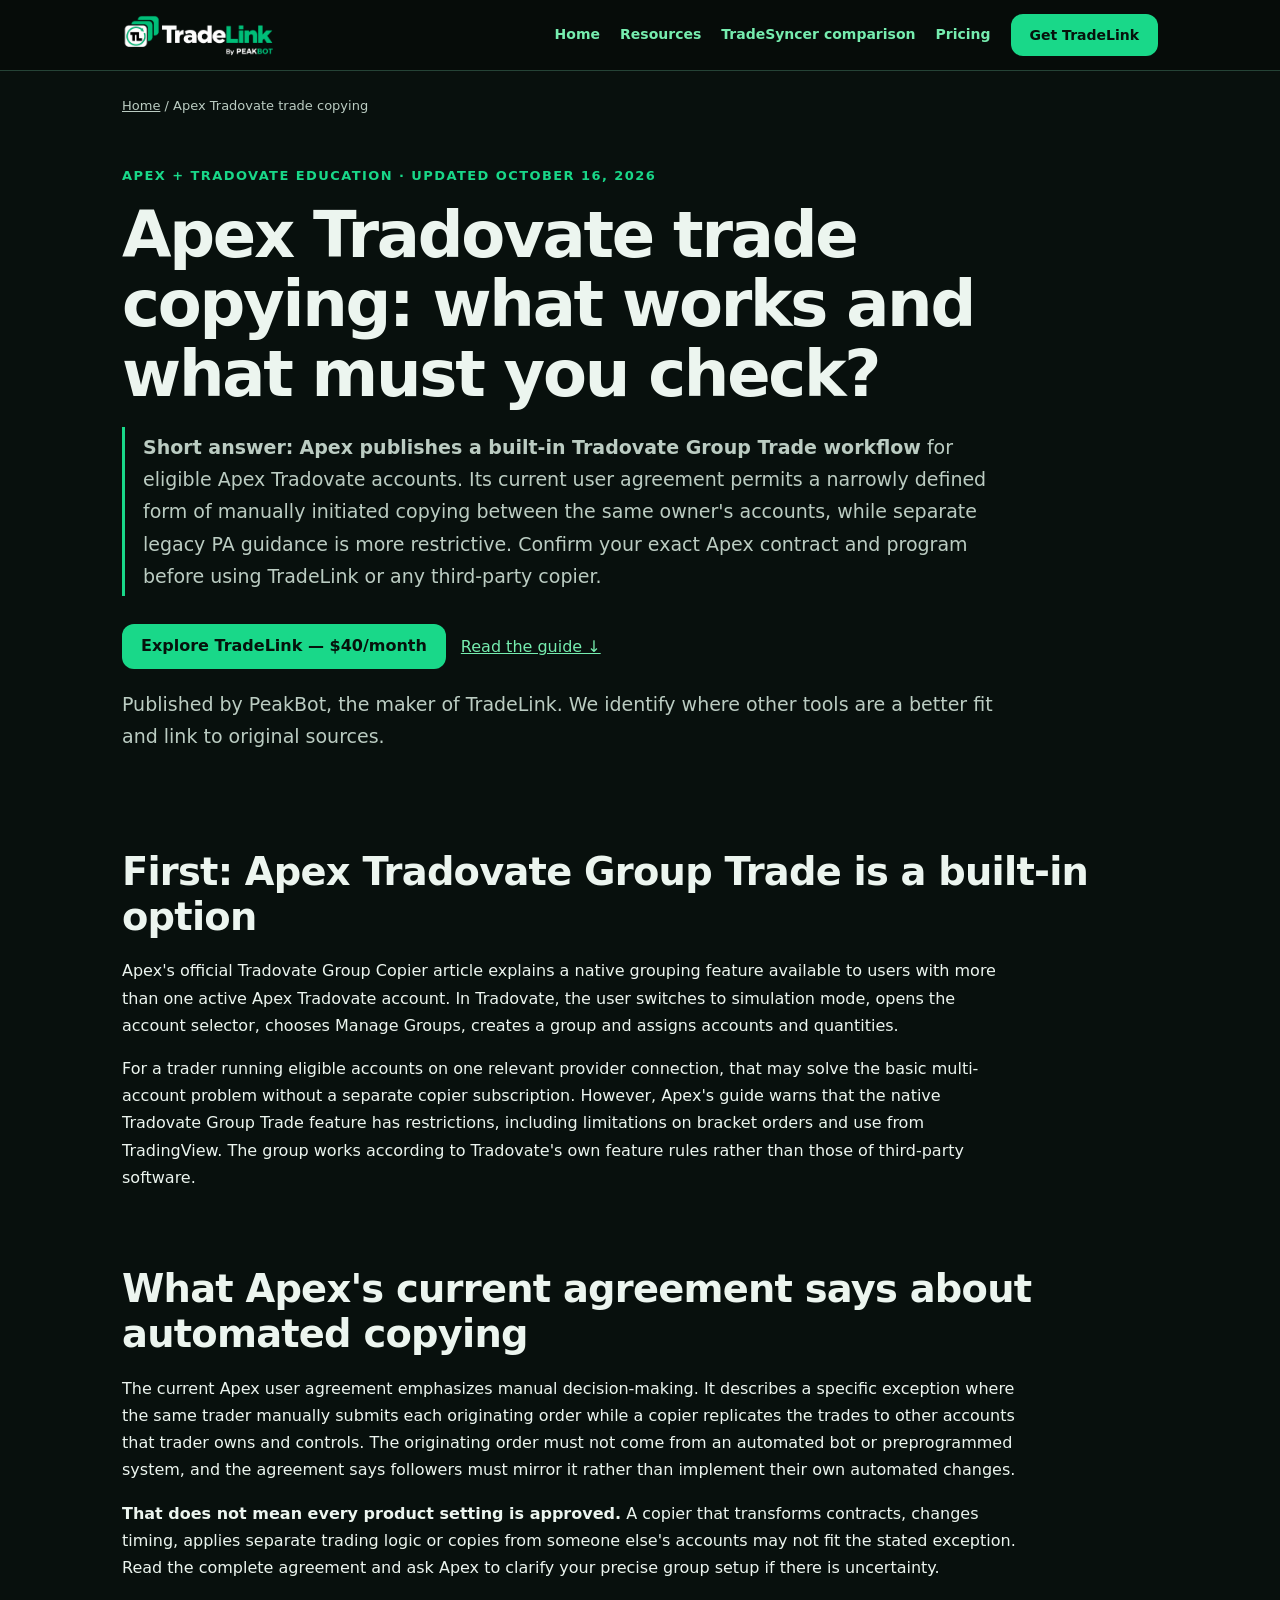
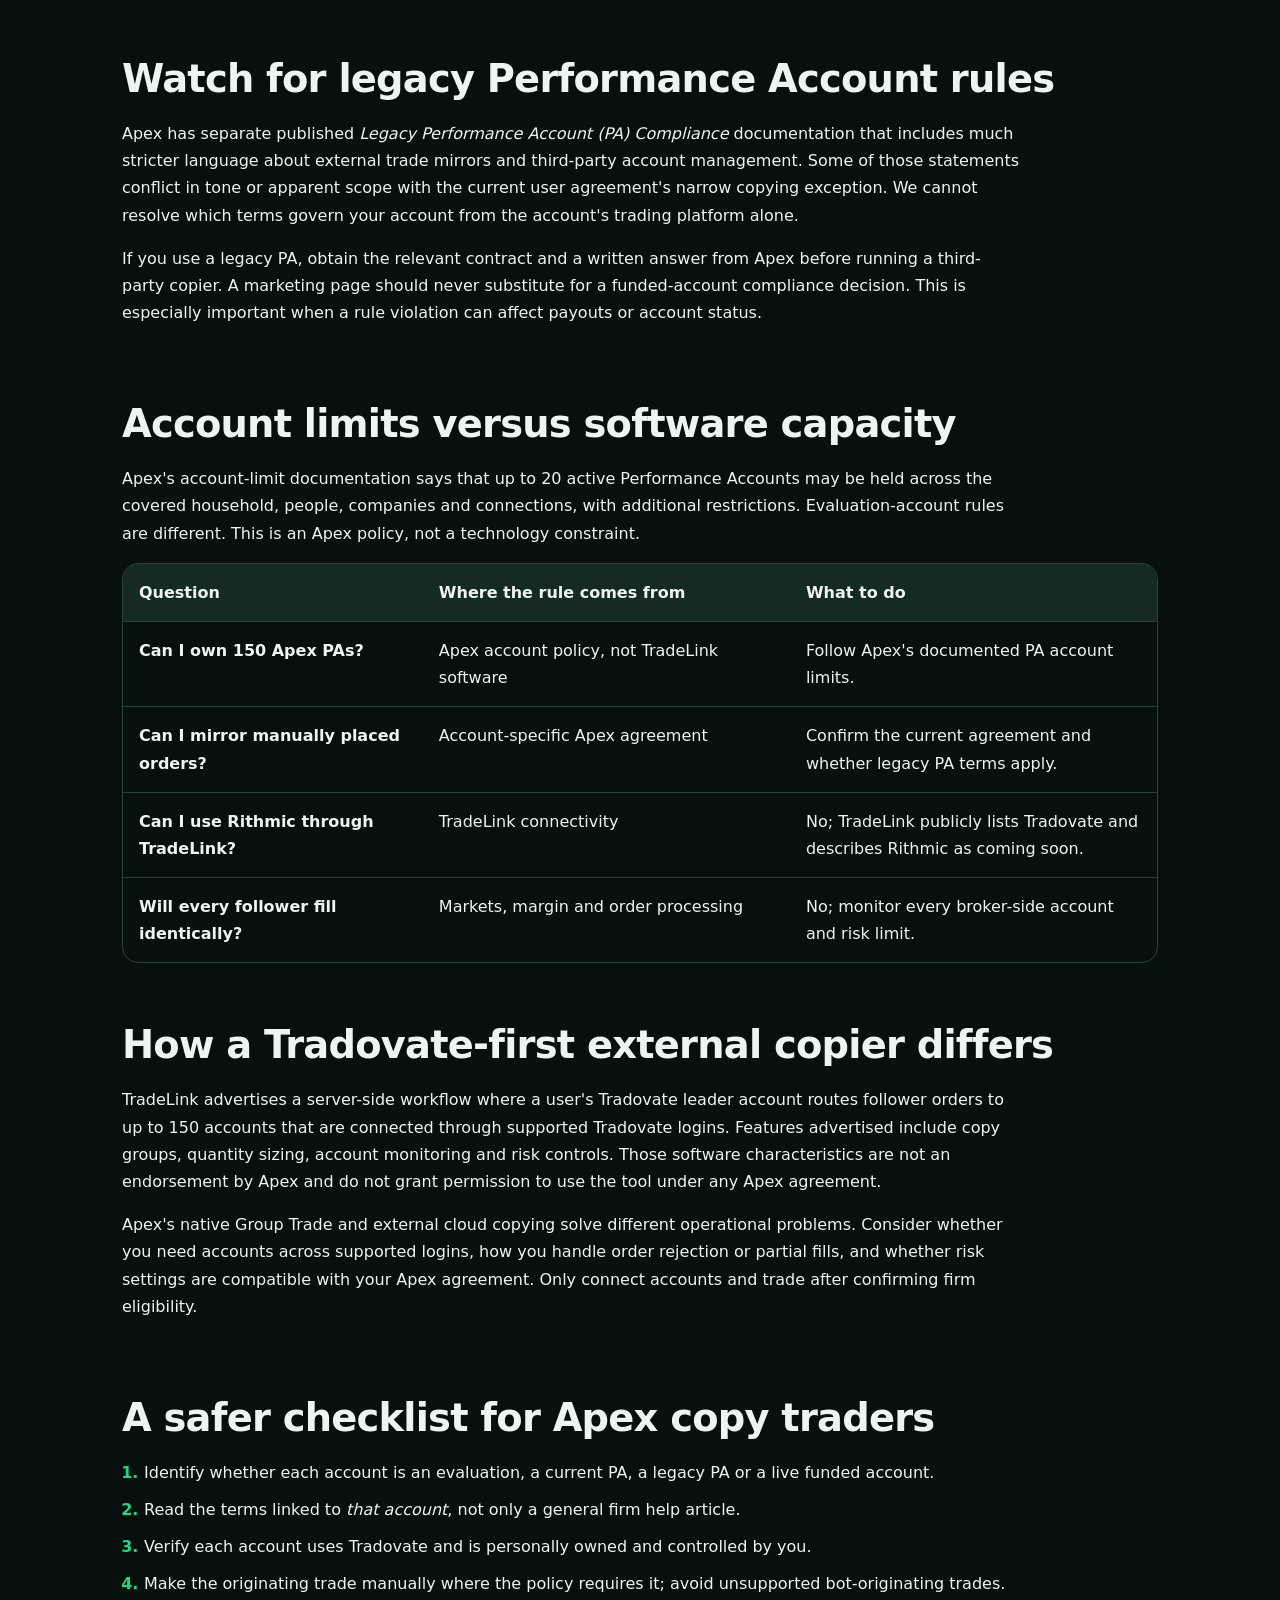
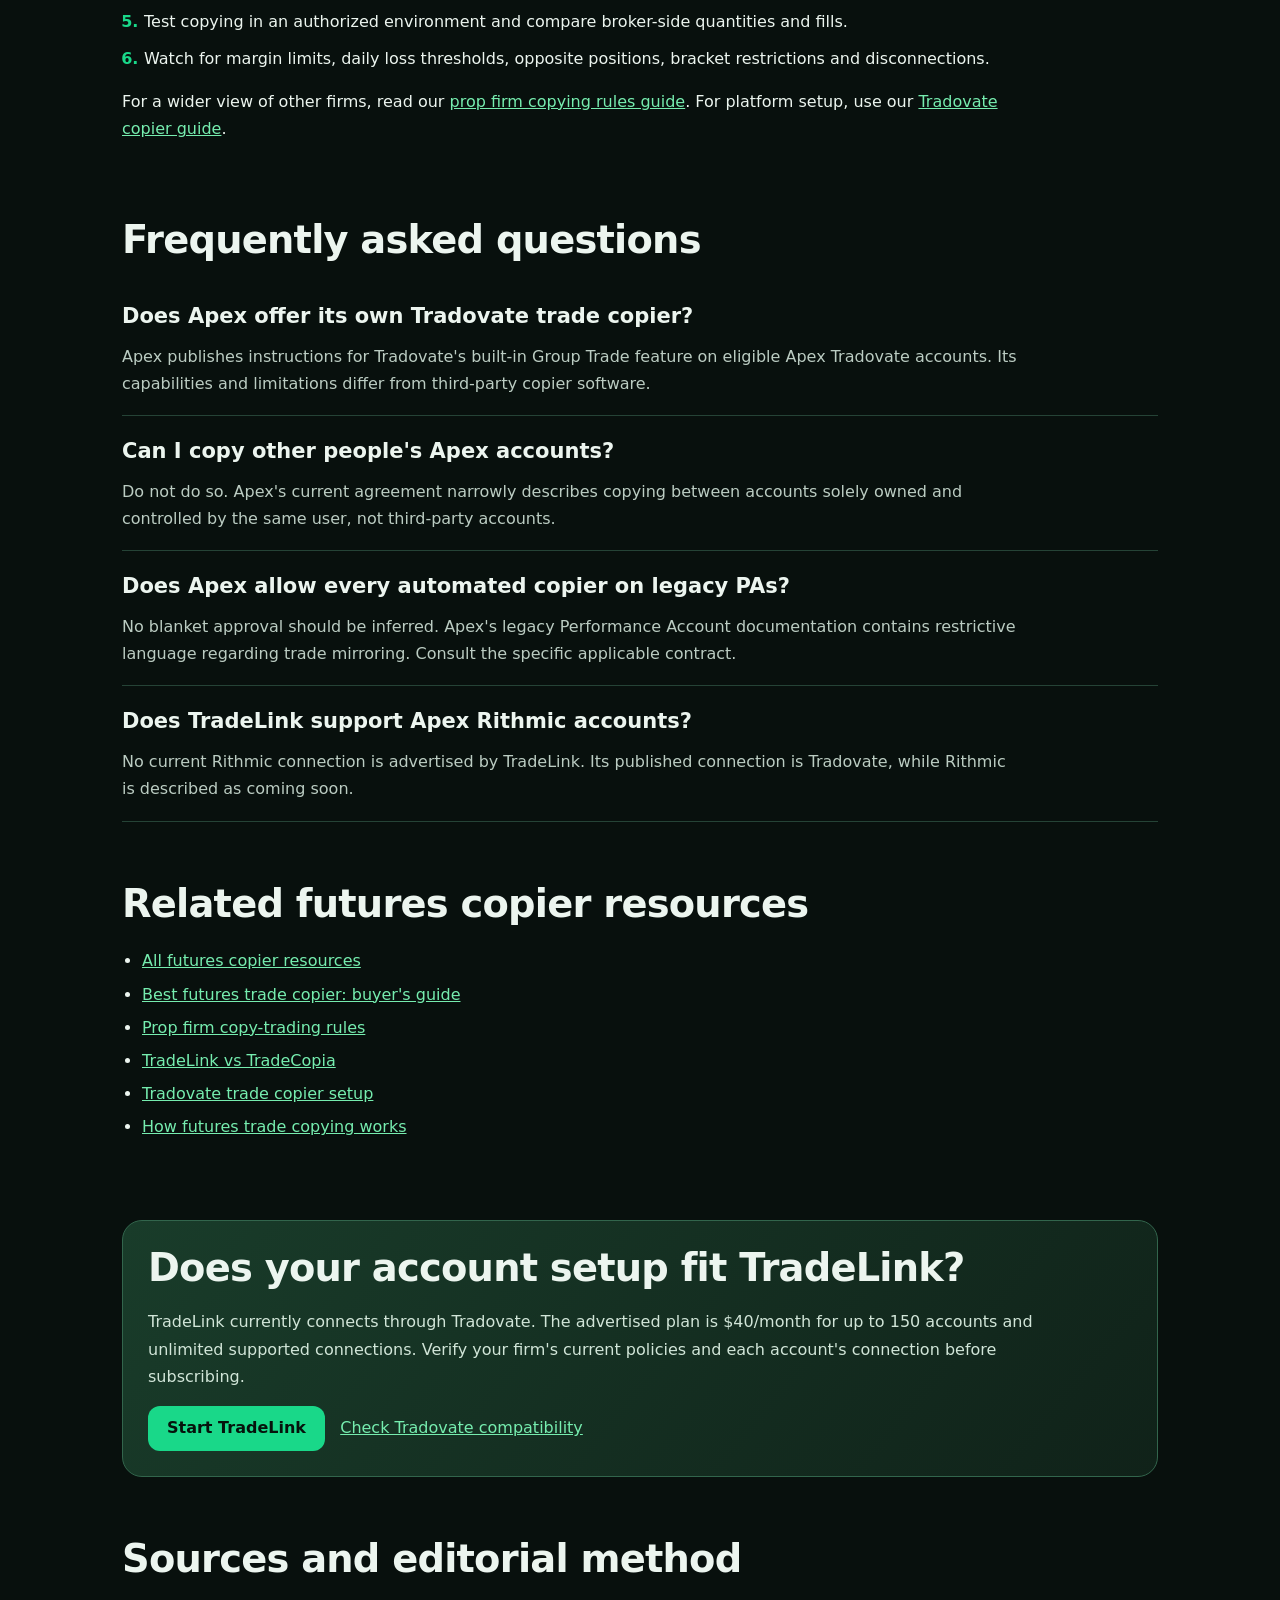
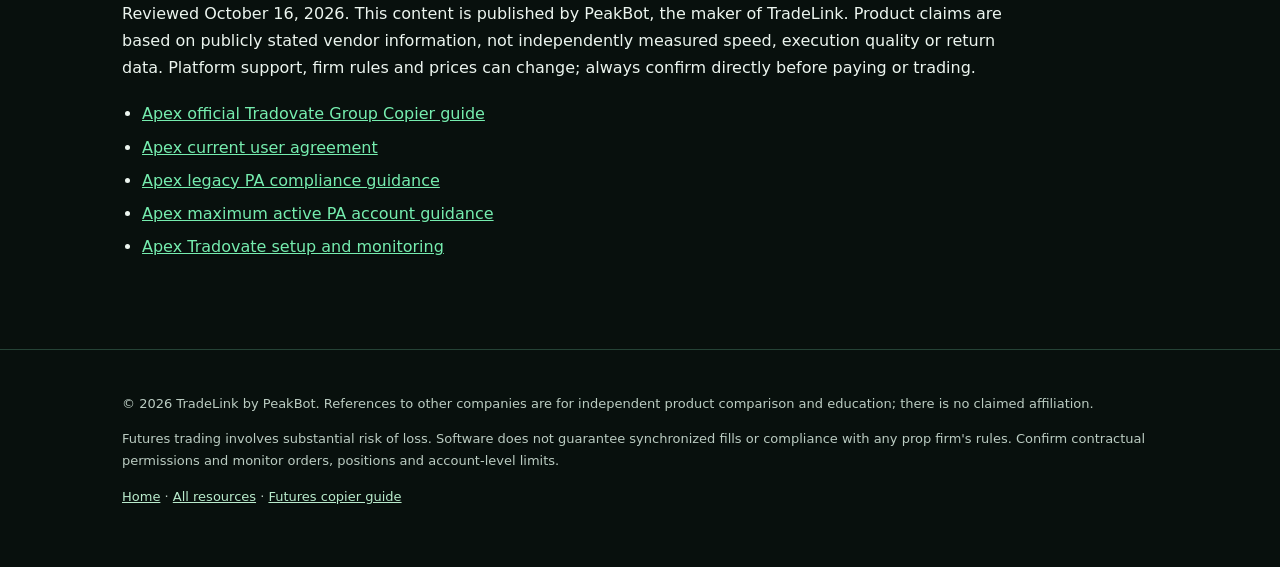
==== apex-tradovate-trade-copier/index.html @ a3e735b8 "Add researched futures copier SEO cluster, comparison and policy guides" ====
<!doctype html>
<html lang="en" data-page-type="guide">
<head>
<meta charset="utf-8"><meta name="viewport" content="width=device-width, initial-scale=1">
<title>Apex Tradovate Trade Copier: Group Trade, Limits &amp; Rules (2026)</title>
<meta name="description" content="Apex Tradovate copier guide: learn how built-in Group Trade works, account limits, important current vs legacy copying rules and third-party options.">
<meta name="robots" content="index,follow,max-image-preview:large">
<link rel="canonical" href="https://usetradelink.com/apex-tradovate-trade-copier/">
<link rel="icon" href="/assets/favicon-32.jpg"><link rel="apple-touch-icon" href="/assets/apple-touch-icon.jpg">
<link rel="stylesheet" href="/seo.css">
<meta property="og:type" content="article">
<meta property="og:site_name" content="TradeLink by PeakBot">
<meta property="og:title" content="Apex Tradovate trade copying: what works and what must you check?">
<meta property="og:description" content="Apex Tradovate copier guide: learn how built-in Group Trade works, account limits, important current vs legacy copying rules and third-party options.">
<meta property="og:url" content="https://usetradelink.com/apex-tradovate-trade-copier/">
<meta property="og:image" content="https://usetradelink.com/assets/TradeLink_Social_Preview_1200x630.png">
<meta name="twitter:card" content="summary_large_image">
<script src="/tracking.js" async></script>
<script type="application/ld+json">{"@context":"https://schema.org","@graph":[{"@type":"Article","@id":"https://usetradelink.com/apex-tradovate-trade-copier/#page","headline":"Apex Tradovate trade copying: what works and what must you check?","name":"Apex Tradovate trade copying: what works and what must you check?","description":"Apex Tradovate copier guide: learn how built-in Group Trade works, account limits, important current vs legacy copying rules and third-party options.","url":"https://usetradelink.com/apex-tradovate-trade-copier/","mainEntityOfPage":"https://usetradelink.com/apex-tradovate-trade-copier/","inLanguage":"en","datePublished":"2026-10-16","dateModified":"2026-10-16","author":{"@type":"Organization","name":"PeakBot","url":"https://peakbot.com/"},"publisher":{"@type":"Organization","name":"PeakBot","url":"https://peakbot.com/"},"image":"https://usetradelink.com/assets/TradeLink_Social_Preview_1200x630.png"},{"@type":"BreadcrumbList","itemListElement":[{"@type":"ListItem","position":1,"name":"Home","item":"https://usetradelink.com/"},{"@type":"ListItem","position":2,"name":"Apex Tradovate trade copying","item":"https://usetradelink.com/apex-tradovate-trade-copier/"}]},{"@type":"FAQPage","mainEntity":[{"@type":"Question","name":"Does Apex offer its own Tradovate trade copier?","acceptedAnswer":{"@type":"Answer","text":"Apex publishes instructions for Tradovate's built-in Group Trade feature on eligible Apex Tradovate accounts. Its capabilities and limitations differ from third-party copier software."}},{"@type":"Question","name":"Can I copy other people's Apex accounts?","acceptedAnswer":{"@type":"Answer","text":"Do not do so. Apex's current agreement narrowly describes copying between accounts solely owned and controlled by the same user, not third-party accounts."}},{"@type":"Question","name":"Does Apex allow every automated copier on legacy PAs?","acceptedAnswer":{"@type":"Answer","text":"No blanket approval should be inferred. Apex's legacy Performance Account documentation contains restrictive language regarding trade mirroring. Consult the specific applicable contract."}},{"@type":"Question","name":"Does TradeLink support Apex Rithmic accounts?","acceptedAnswer":{"@type":"Answer","text":"No current Rithmic connection is advertised by TradeLink. Its published connection is Tradovate, while Rithmic is described as coming soon."}}]}]}</script>
</head>
<body>
<noscript><iframe src="https://www.googletagmanager.com/ns.html?id=GTM-NP74LT9B" height="0" width="0" style="display:none;visibility:hidden" title="Google Tag Manager"></iframe></noscript>
<a class="skip" href="#content">Skip to content</a>
<header class="top"><div class="wrap top-inner"><a class="brand" href="https://usetradelink.com/" aria-label="TradeLink home"><img src="/assets/logo.png" width="154" height="44" alt="TradeLink by PeakBot"></a><nav class="nav" aria-label="Main navigation"><a href="https://usetradelink.com/">Home</a><a href="/resources/">Resources</a><a href="/compare/tradelink-vs-tradesyncer/">TradeSyncer comparison</a><a href="/#pricing">Pricing</a><a class="button" data-cta="header" href="https://tlink.peakbot.com/checkout/price_1UDhh0BZsQfGLBPdlnScmYrH">Get TradeLink</a></nav></div></header>
<main id="content"><div class="wrap"><nav class="crumbs" aria-label="Breadcrumb"><a href="https://usetradelink.com/">Home</a> / Apex Tradovate trade copying</nav>
<section class="hero"><div class="eyebrow">Apex + Tradovate education · Updated October 16, 2026</div><h1>Apex Tradovate trade copying: what works and what must you check?</h1><p class="answer"><strong>Short answer:</strong> <strong>Apex publishes a built-in Tradovate Group Trade workflow</strong> for eligible Apex Tradovate accounts. Its current user agreement permits a narrowly defined form of manually initiated copying between the same owner's accounts, while separate legacy PA guidance is more restrictive. Confirm your exact Apex contract and program before using TradeLink or any third-party copier.</p><div class="actions"><a class="button" data-cta="hero" href="https://tlink.peakbot.com/checkout/price_1UDhh0BZsQfGLBPdlnScmYrH">Explore TradeLink — $40/month</a><a href="#details">Read the guide ↓</a></div><p class="note">Published by PeakBot, the maker of TradeLink. We identify where other tools are a better fit and link to original sources.</p></section>
<div id="details"><section class="section"><h2>First: Apex Tradovate Group Trade is a built-in option</h2><p>Apex's official Tradovate Group Copier article explains a native grouping feature available to users with more than one active Apex Tradovate account. In Tradovate, the user switches to simulation mode, opens the account selector, chooses Manage Groups, creates a group and assigns accounts and quantities.</p><p>For a trader running eligible accounts on one relevant provider connection, that may solve the basic multi-account problem without a separate copier subscription. However, Apex's guide warns that the native Tradovate Group Trade feature has restrictions, including limitations on bracket orders and use from TradingView. The group works according to Tradovate's own feature rules rather than those of third-party software.</p></section>
<section class="section"><h2>What Apex's current agreement says about automated copying</h2><p>The current Apex user agreement emphasizes manual decision-making. It describes a specific exception where the same trader manually submits each originating order while a copier replicates the trades to other accounts that trader owns and controls. The originating order must not come from an automated bot or preprogrammed system, and the agreement says followers must mirror it rather than implement their own automated changes.</p><p><strong>That does not mean every product setting is approved.</strong> A copier that transforms contracts, changes timing, applies separate trading logic or copies from someone else's accounts may not fit the stated exception. Read the complete agreement and ask Apex to clarify your precise group setup if there is uncertainty.</p></section>
<section class="section"><h2>Watch for legacy Performance Account rules</h2><p>Apex has separate published <em>Legacy Performance Account (PA) Compliance</em> documentation that includes much stricter language about external trade mirrors and third-party account management. Some of those statements conflict in tone or apparent scope with the current user agreement's narrow copying exception. We cannot resolve which terms govern your account from the account's trading platform alone.</p><p>If you use a legacy PA, obtain the relevant contract and a written answer from Apex before running a third-party copier. A marketing page should never substitute for a funded-account compliance decision. This is especially important when a rule violation can affect payouts or account status.</p></section>
<section class="section"><h2>Account limits versus software capacity</h2><p>Apex's account-limit documentation says that up to 20 active Performance Accounts may be held across the covered household, people, companies and connections, with additional restrictions. Evaluation-account rules are different. This is an Apex policy, not a technology constraint.</p><div class="table-scroll"><table><thead><tr><th>Question</th><th>Where the rule comes from</th><th>What to do</th></tr></thead><tbody><tr><td>Can I own 150 Apex PAs?</td><td>Apex account policy, not TradeLink software</td><td>Follow Apex's documented PA account limits.</td></tr><tr><td>Can I mirror manually placed orders?</td><td>Account-specific Apex agreement</td><td>Confirm the current agreement and whether legacy PA terms apply.</td></tr><tr><td>Can I use Rithmic through TradeLink?</td><td>TradeLink connectivity</td><td>No; TradeLink publicly lists Tradovate and describes Rithmic as coming soon.</td></tr><tr><td>Will every follower fill identically?</td><td>Markets, margin and order processing</td><td>No; monitor every broker-side account and risk limit.</td></tr></tbody></table></div></section>
<section class="section"><h2>How a Tradovate-first external copier differs</h2><p>TradeLink advertises a server-side workflow where a user's Tradovate leader account routes follower orders to up to 150 accounts that are connected through supported Tradovate logins. Features advertised include copy groups, quantity sizing, account monitoring and risk controls. Those software characteristics are not an endorsement by Apex and do not grant permission to use the tool under any Apex agreement.</p><p>Apex's native Group Trade and external cloud copying solve different operational problems. Consider whether you need accounts across supported logins, how you handle order rejection or partial fills, and whether risk settings are compatible with your Apex agreement. Only connect accounts and trade after confirming firm eligibility.</p></section>
<section class="section"><h2>A safer checklist for Apex copy traders</h2><ol class="steps"><li>Identify whether each account is an evaluation, a current PA, a legacy PA or a live funded account.</li><li>Read the terms linked to <em>that account</em>, not only a general firm help article.</li><li>Verify each account uses Tradovate and is personally owned and controlled by you.</li><li>Make the originating trade manually where the policy requires it; avoid unsupported bot-originating trades.</li><li>Test copying in an authorized environment and compare broker-side quantities and fills.</li><li>Watch for margin limits, daily loss thresholds, opposite positions, bracket restrictions and disconnections.</li></ol><p>For a wider view of other firms, read our <a href="/prop-firm-copy-trading/">prop firm copying rules guide</a>. For platform setup, use our <a href="/tradovate-trade-copier/">Tradovate copier guide</a>.</p></section></div>
<section class="section" id="faq"><h2>Frequently asked questions</h2><div class="faq-item"><h3>Does Apex offer its own Tradovate trade copier?</h3><p>Apex publishes instructions for Tradovate's built-in Group Trade feature on eligible Apex Tradovate accounts. Its capabilities and limitations differ from third-party copier software.</p></div><div class="faq-item"><h3>Can I copy other people's Apex accounts?</h3><p>Do not do so. Apex's current agreement narrowly describes copying between accounts solely owned and controlled by the same user, not third-party accounts.</p></div><div class="faq-item"><h3>Does Apex allow every automated copier on legacy PAs?</h3><p>No blanket approval should be inferred. Apex's legacy Performance Account documentation contains restrictive language regarding trade mirroring. Consult the specific applicable contract.</p></div><div class="faq-item"><h3>Does TradeLink support Apex Rithmic accounts?</h3><p>No current Rithmic connection is advertised by TradeLink. Its published connection is Tradovate, while Rithmic is described as coming soon.</p></div></section>
<section class="section" id="related"><h2>Related futures copier resources</h2><ul class="source-list"><li><a href="/resources/">All futures copier resources</a></li><li><a href="/best-futures-trade-copier/">Best futures trade copier: buyer's guide</a></li><li><a href="/prop-firm-copy-trading/">Prop firm copy-trading rules</a></li><li><a href="/compare/tradelink-vs-tradecopia/">TradeLink vs TradeCopia</a></li><li><a href="/tradovate-trade-copier/">Tradovate trade copier setup</a></li><li><a href="/futures-trade-copier/">How futures trade copying works</a></li></ul></section>
<section class="section"><div class="callout"><h2>Does your account setup fit TradeLink?</h2><p>TradeLink currently connects through Tradovate. The advertised plan is $40/month for up to 150 accounts and unlimited supported connections. Verify your firm's current policies and each account's connection before subscribing.</p><a class="button" data-cta="footer-callout" href="https://tlink.peakbot.com/checkout/price_1UDhh0BZsQfGLBPdlnScmYrH">Start TradeLink</a> &nbsp; <a href="/tradovate-trade-copier/">Check Tradovate compatibility</a></div></section>
<section class="section" id="sources"><h2>Sources and editorial method</h2><p>Reviewed October 16, 2026. This content is published by PeakBot, the maker of TradeLink. Product claims are based on publicly stated vendor information, not independently measured speed, execution quality or return data. Platform support, firm rules and prices can change; always confirm directly before paying or trading.</p><ul class="source-list"><li><a href="https://apextraderfunding.com/help-center/tradovate/tradovate-group-copier/" rel="noopener noreferrer">Apex official Tradovate Group Copier guide</a></li><li><a href="https://dashboard.apextraderfunding.com/agreement/user-agreement" rel="noopener noreferrer">Apex current user agreement</a></li><li><a href="https://apextraderfunding.com/help-center/performance-accounts-pa/legacy-performance-account-pa-compliance/" rel="noopener noreferrer">Apex legacy PA compliance guidance</a></li><li><a href="https://apextraderfunding.com/help-center/performance-accounts-pa/how-many-paid-funded-accounts-am-i-allowed-to-have/" rel="noopener noreferrer">Apex maximum active PA account guidance</a></li><li><a href="https://apextraderfunding.com/help-center/tradovate/setting-up-tradovate/" rel="noopener noreferrer">Apex Tradovate setup and monitoring</a></li></ul></section>
</div></main>
<footer class="footer"><div class="wrap"><p>© 2026 TradeLink by PeakBot. References to other companies are for independent product comparison and education; there is no claimed affiliation.</p><p>Futures trading involves substantial risk of loss. Software does not guarantee synchronized fills or compliance with any prop firm's rules. Confirm contractual permissions and monitor orders, positions and account-level limits.</p><p><a href="https://usetradelink.com/">Home</a> · <a href="/resources/">All resources</a> · <a href="/futures-trade-copier/">Futures copier guide</a></p></div></footer>
</body></html>
---- seo.css ----
:root{color-scheme:dark;--bg:#08100d;--panel:#101c16;--line:#254336;--green:#19d889;--text:#ecf5ef;--muted:#bbccc2}*{box-sizing:border-box}html{scroll-behavior:smooth}body{margin:0;background:var(--bg);color:var(--text);font:16px/1.7 system-ui,-apple-system,Segoe UI,Roboto,Arial,sans-serif}a{color:#76edaf}a:hover{text-decoration-thickness:2px}.wrap{max-width:1080px;margin:0 auto;padding:0 22px}.skip{position:absolute;left:-9999px}.skip:focus{left:12px;top:12px;background:white;color:black;padding:12px;z-index:10}.top{background:#060c09;border-bottom:1px solid var(--line)}.top-inner{display:flex;gap:22px;flex-wrap:wrap;justify-content:space-between;align-items:center;padding-top:14px;padding-bottom:14px}.brand img{width:154px;height:auto;display:block}.nav{display:flex;gap:20px;align-items:center;flex-wrap:wrap}.nav a{font-size:14px;text-decoration:none;font-weight:650}.button{display:inline-flex;align-items:center;justify-content:center;text-align:center;background:var(--green);color:#06130c!important;text-decoration:none!important;font-weight:850;border-radius:12px;padding:12px 19px;line-height:1.3}.button:hover{background:#54f3a7}.crumbs{font-size:13px;padding-top:24px;color:var(--muted)}.crumbs a{color:var(--muted)}.hero{padding-top:48px;padding-bottom:48px}.eyebrow{color:var(--green);letter-spacing:.11em;text-transform:uppercase;font-size:13px;font-weight:850}.hero h1{font-size:clamp(37px,5vw,64px);line-height:1.08;letter-spacing:-.035em;max-width:960px;margin:14px 0 18px}.hero p{font-size:19px;color:var(--muted);max-width:880px}.hero .actions{display:flex;gap:15px;align-items:center;flex-wrap:wrap;margin-top:28px}.muted,.note{color:var(--muted)}.note{font-size:13px}.panel{border:1px solid var(--line);border-radius:20px;background:var(--panel);padding:24px;margin:22px 0}.panel h2,.panel h3{margin-top:0}.snapshot{display:grid;grid-template-columns:repeat(3,minmax(0,1fr));gap:12px}.snapshot strong{display:block;font-size:25px;color:var(--green);line-height:1.3}.snapshot small{display:block;color:var(--muted);line-height:1.45}.section{padding:30px 0}.section h2{font-size:clamp(27px,3vw,39px);line-height:1.17;letter-spacing:-.02em;margin:0 0 18px}.section h3{font-size:21px;margin:20px 0 8px}.section p{max-width:900px}.table-scroll{overflow-x:auto;border-radius:16px;border:1px solid var(--line)}table{border-collapse:collapse;width:100%;min-width:640px;text-align:left}th,td{padding:15px 16px;border-bottom:1px solid var(--line);vertical-align:top}th{background:#152a20}tr:last-child td{border-bottom:0}td:first-child{font-weight:700;width:29%}td:not(:first-child){width:35.5%}.source-list{padding-left:20px}.source-list li{padding:3px 0}.callout{background:linear-gradient(130deg,#193c2a,#102219);padding:25px;border:1px solid #32654c;border-radius:20px}.callout p{color:#d1e5d8}.faq-item{border-bottom:1px solid var(--line);padding:18px 0}.faq-item h3{margin:0 0 8px}.faq-item p{margin:0;color:var(--muted)}.footer{margin-top:40px;padding:30px 0 46px;border-top:1px solid var(--line);color:var(--muted);font-size:13px}.footer a{color:#b9ebcc}p{overflow-wrap:break-word}@media(max-width:700px){.top-inner{gap:10px}.brand img{width:125px}.nav{gap:10px}.nav a{font-size:12px}.nav .button{padding:9px 11px}.hero{padding-top:28px}.hero p{font-size:17px}.snapshot{grid-template-columns:1fr}.panel{padding:19px}.section{padding:23px 0}}.grid-2{display:grid;grid-template-columns:repeat(2,minmax(0,1fr));gap:16px}.grid-2 .panel{margin:0}.steps{padding-left:22px;max-width:900px}.steps li{margin:10px 0}.steps li::marker{color:var(--green);font-weight:850}.checks{list-style:none;padding:0;max-width:900px}.checks li{padding:6px 0 6px 28px;position:relative}.checks li::before{content:"\2713";position:absolute;left:0;color:var(--green);font-weight:850}.yes{color:var(--green);font-weight:750}.no{color:#ffb3a1;font-weight:750}.answer{border-left:3px solid var(--green);padding:4px 0 4px 18px;margin:18px 0}@media(max-width:700px){.grid-2{grid-template-columns:1fr}}
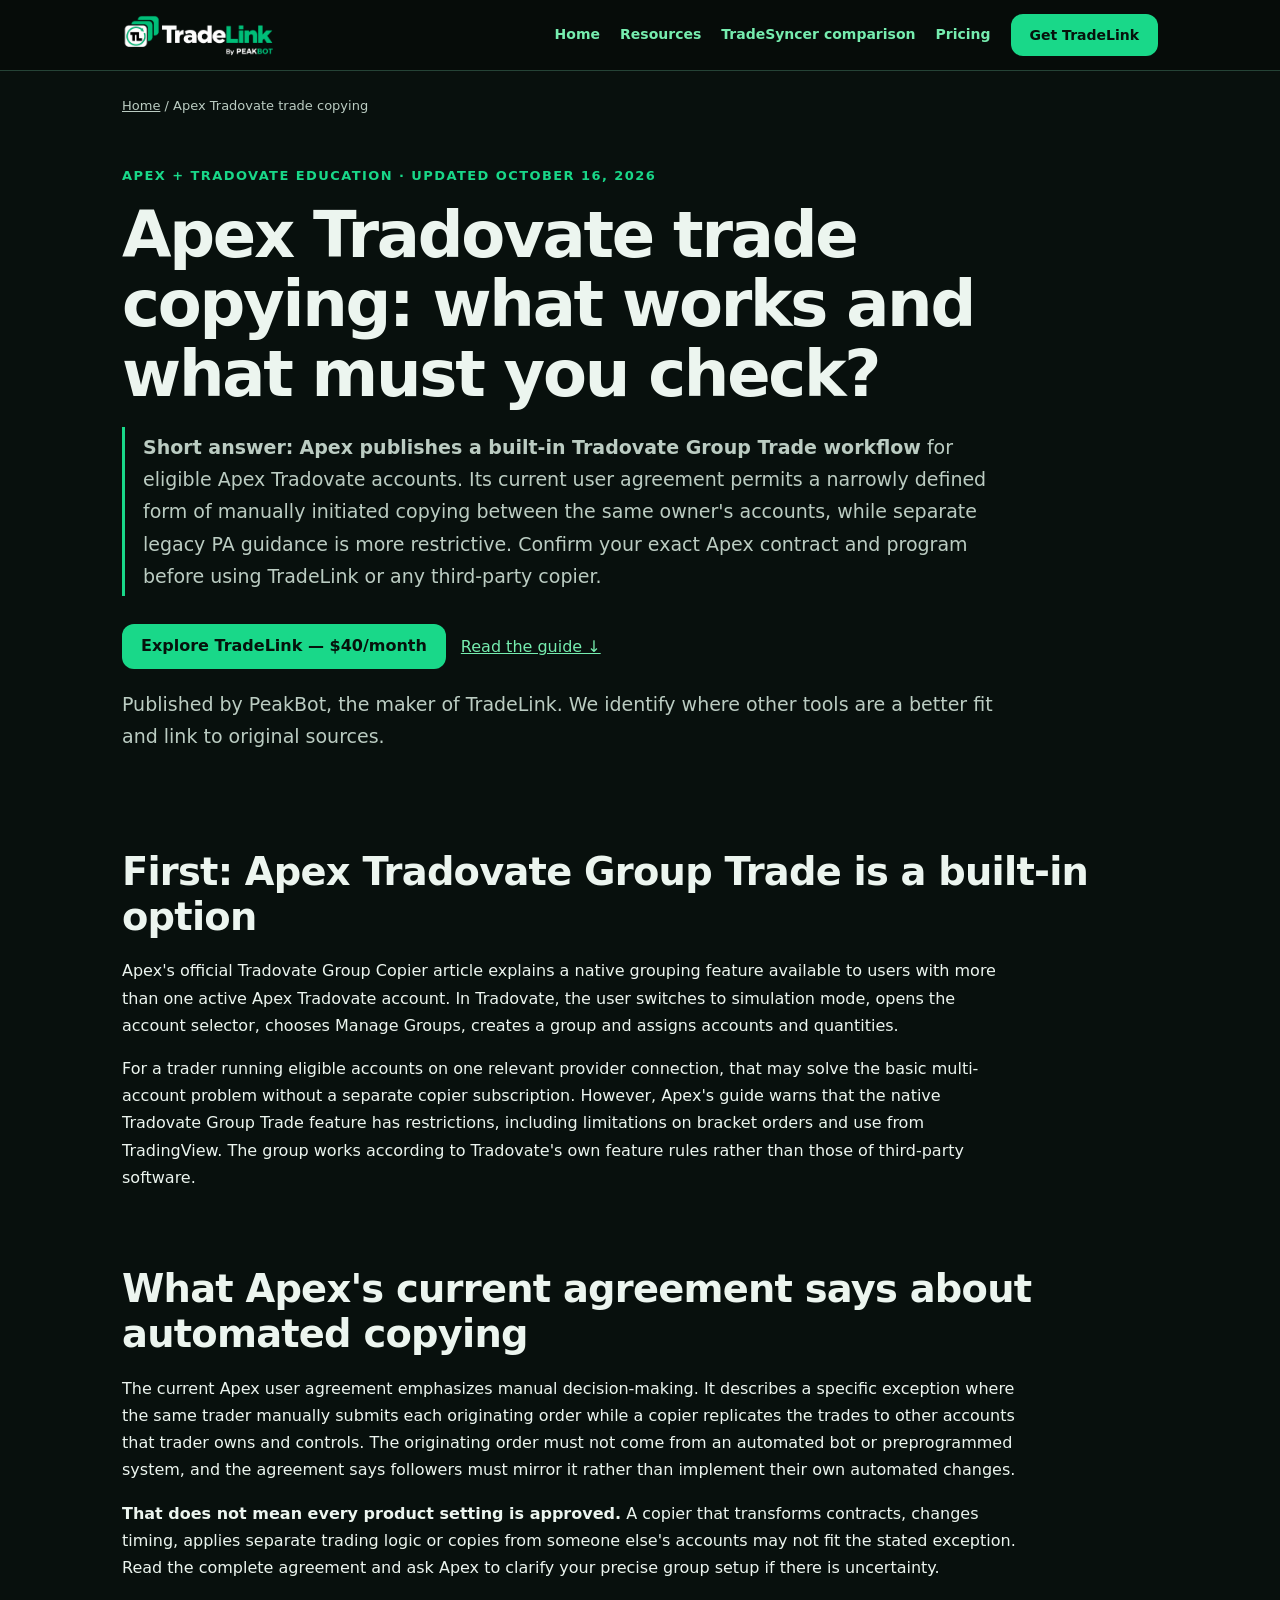
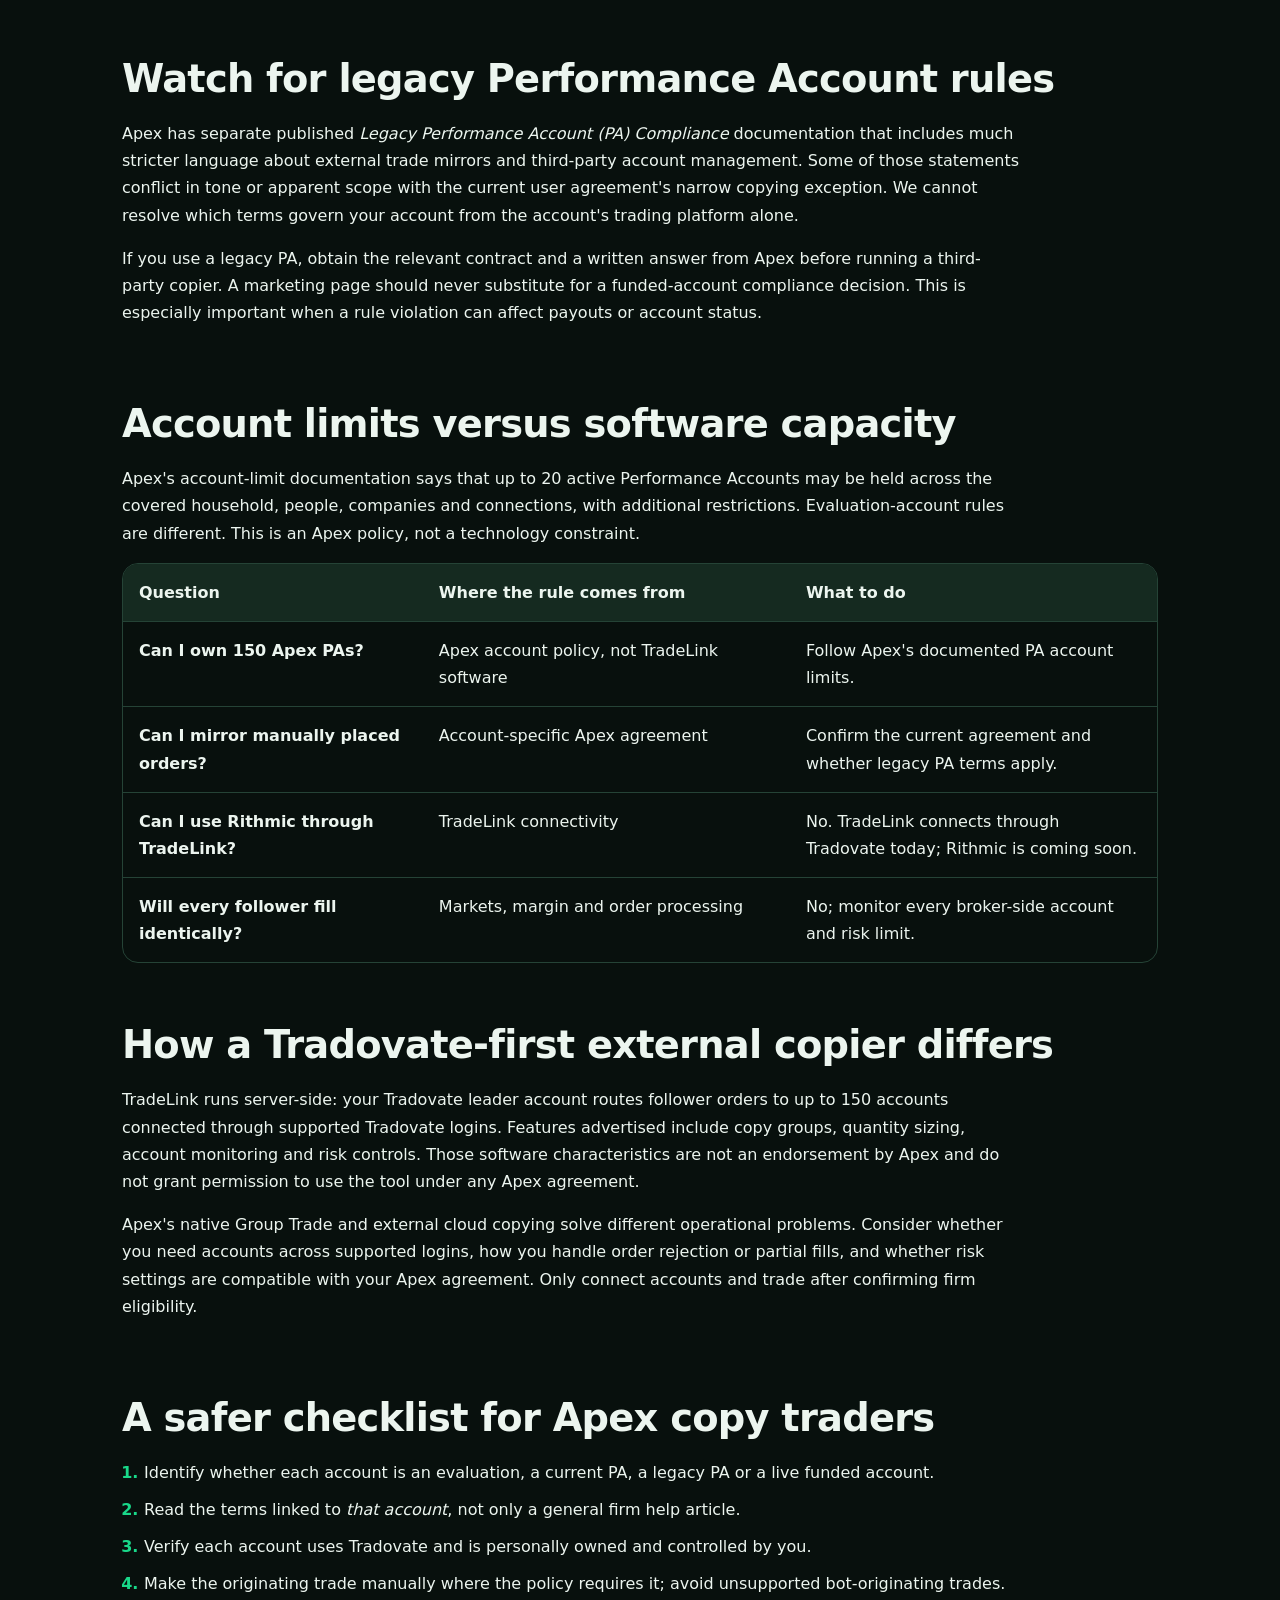
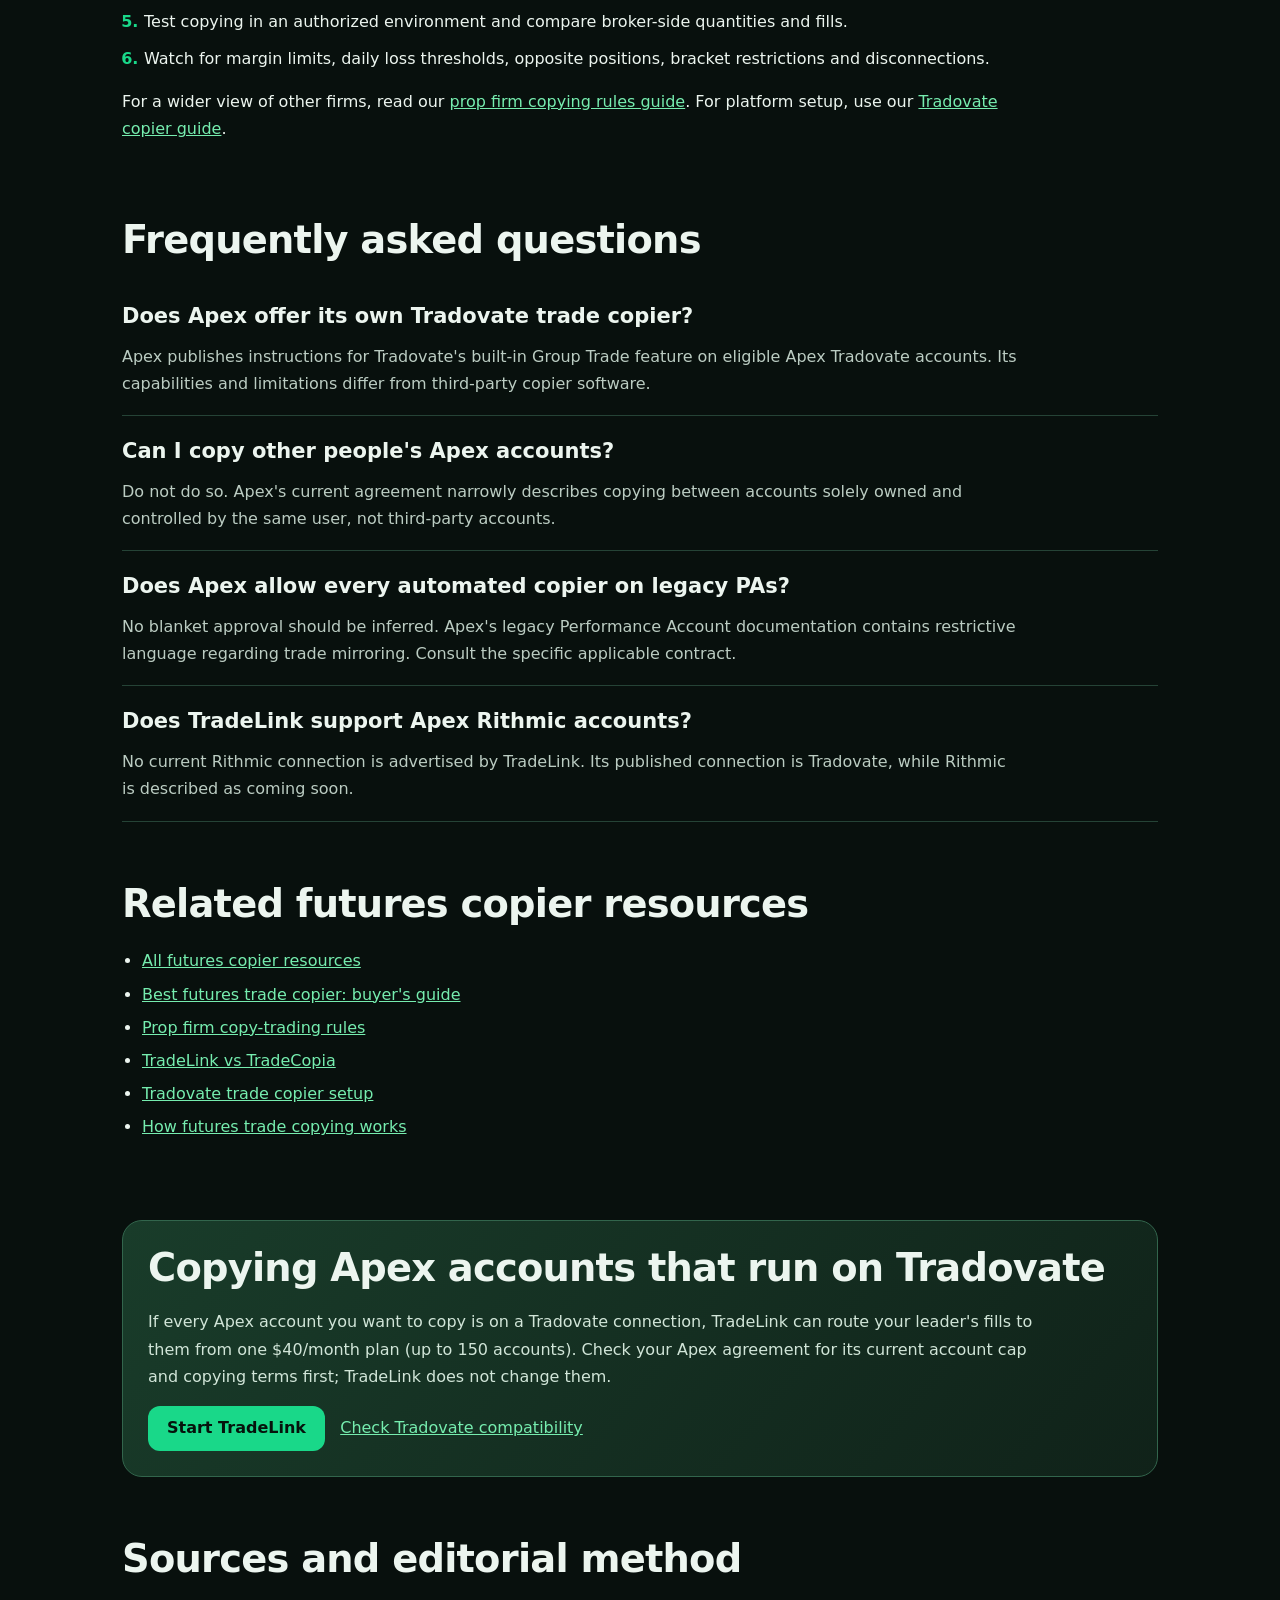
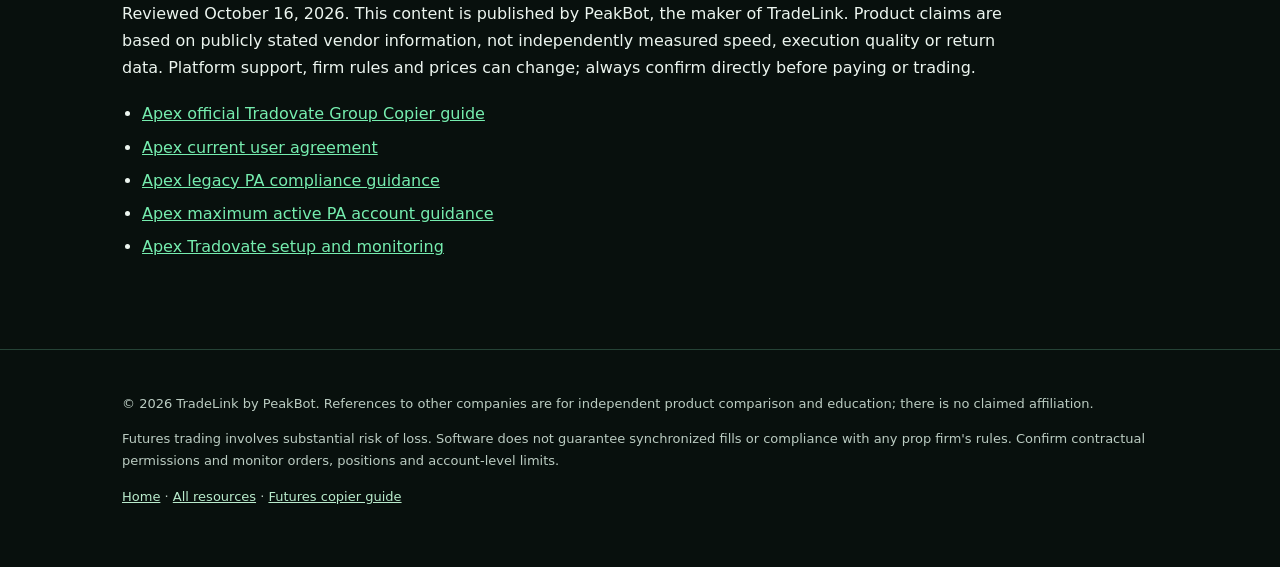
==== commit b7e74057: "Rewrite repeated callouts and third-person product statements The engine's quality gate flagged the " ====
--- a/apex-tradovate-trade-copier/index.html
+++ b/apex-tradovate-trade-copier/index.html
@@ -27,12 +27,12 @@
 <div id="details"><section class="section"><h2>First: Apex Tradovate Group Trade is a built-in option</h2><p>Apex's official Tradovate Group Copier article explains a native grouping feature available to users with more than one active Apex Tradovate account. In Tradovate, the user switches to simulation mode, opens the account selector, chooses Manage Groups, creates a group and assigns accounts and quantities.</p><p>For a trader running eligible accounts on one relevant provider connection, that may solve the basic multi-account problem without a separate copier subscription. However, Apex's guide warns that the native Tradovate Group Trade feature has restrictions, including limitations on bracket orders and use from TradingView. The group works according to Tradovate's own feature rules rather than those of third-party software.</p></section>
 <section class="section"><h2>What Apex's current agreement says about automated copying</h2><p>The current Apex user agreement emphasizes manual decision-making. It describes a specific exception where the same trader manually submits each originating order while a copier replicates the trades to other accounts that trader owns and controls. The originating order must not come from an automated bot or preprogrammed system, and the agreement says followers must mirror it rather than implement their own automated changes.</p><p><strong>That does not mean every product setting is approved.</strong> A copier that transforms contracts, changes timing, applies separate trading logic or copies from someone else's accounts may not fit the stated exception. Read the complete agreement and ask Apex to clarify your precise group setup if there is uncertainty.</p></section>
 <section class="section"><h2>Watch for legacy Performance Account rules</h2><p>Apex has separate published <em>Legacy Performance Account (PA) Compliance</em> documentation that includes much stricter language about external trade mirrors and third-party account management. Some of those statements conflict in tone or apparent scope with the current user agreement's narrow copying exception. We cannot resolve which terms govern your account from the account's trading platform alone.</p><p>If you use a legacy PA, obtain the relevant contract and a written answer from Apex before running a third-party copier. A marketing page should never substitute for a funded-account compliance decision. This is especially important when a rule violation can affect payouts or account status.</p></section>
-<section class="section"><h2>Account limits versus software capacity</h2><p>Apex's account-limit documentation says that up to 20 active Performance Accounts may be held across the covered household, people, companies and connections, with additional restrictions. Evaluation-account rules are different. This is an Apex policy, not a technology constraint.</p><div class="table-scroll"><table><thead><tr><th>Question</th><th>Where the rule comes from</th><th>What to do</th></tr></thead><tbody><tr><td>Can I own 150 Apex PAs?</td><td>Apex account policy, not TradeLink software</td><td>Follow Apex's documented PA account limits.</td></tr><tr><td>Can I mirror manually placed orders?</td><td>Account-specific Apex agreement</td><td>Confirm the current agreement and whether legacy PA terms apply.</td></tr><tr><td>Can I use Rithmic through TradeLink?</td><td>TradeLink connectivity</td><td>No; TradeLink publicly lists Tradovate and describes Rithmic as coming soon.</td></tr><tr><td>Will every follower fill identically?</td><td>Markets, margin and order processing</td><td>No; monitor every broker-side account and risk limit.</td></tr></tbody></table></div></section>
-<section class="section"><h2>How a Tradovate-first external copier differs</h2><p>TradeLink advertises a server-side workflow where a user's Tradovate leader account routes follower orders to up to 150 accounts that are connected through supported Tradovate logins. Features advertised include copy groups, quantity sizing, account monitoring and risk controls. Those software characteristics are not an endorsement by Apex and do not grant permission to use the tool under any Apex agreement.</p><p>Apex's native Group Trade and external cloud copying solve different operational problems. Consider whether you need accounts across supported logins, how you handle order rejection or partial fills, and whether risk settings are compatible with your Apex agreement. Only connect accounts and trade after confirming firm eligibility.</p></section>
+<section class="section"><h2>Account limits versus software capacity</h2><p>Apex's account-limit documentation says that up to 20 active Performance Accounts may be held across the covered household, people, companies and connections, with additional restrictions. Evaluation-account rules are different. This is an Apex policy, not a technology constraint.</p><div class="table-scroll"><table><thead><tr><th>Question</th><th>Where the rule comes from</th><th>What to do</th></tr></thead><tbody><tr><td>Can I own 150 Apex PAs?</td><td>Apex account policy, not TradeLink software</td><td>Follow Apex's documented PA account limits.</td></tr><tr><td>Can I mirror manually placed orders?</td><td>Account-specific Apex agreement</td><td>Confirm the current agreement and whether legacy PA terms apply.</td></tr><tr><td>Can I use Rithmic through TradeLink?</td><td>TradeLink connectivity</td><td>No. TradeLink connects through Tradovate today; Rithmic is coming soon.</td></tr><tr><td>Will every follower fill identically?</td><td>Markets, margin and order processing</td><td>No; monitor every broker-side account and risk limit.</td></tr></tbody></table></div></section>
+<section class="section"><h2>How a Tradovate-first external copier differs</h2><p>TradeLink runs server-side: your Tradovate leader account routes follower orders to up to 150 accounts connected through supported Tradovate logins. Features advertised include copy groups, quantity sizing, account monitoring and risk controls. Those software characteristics are not an endorsement by Apex and do not grant permission to use the tool under any Apex agreement.</p><p>Apex's native Group Trade and external cloud copying solve different operational problems. Consider whether you need accounts across supported logins, how you handle order rejection or partial fills, and whether risk settings are compatible with your Apex agreement. Only connect accounts and trade after confirming firm eligibility.</p></section>
 <section class="section"><h2>A safer checklist for Apex copy traders</h2><ol class="steps"><li>Identify whether each account is an evaluation, a current PA, a legacy PA or a live funded account.</li><li>Read the terms linked to <em>that account</em>, not only a general firm help article.</li><li>Verify each account uses Tradovate and is personally owned and controlled by you.</li><li>Make the originating trade manually where the policy requires it; avoid unsupported bot-originating trades.</li><li>Test copying in an authorized environment and compare broker-side quantities and fills.</li><li>Watch for margin limits, daily loss thresholds, opposite positions, bracket restrictions and disconnections.</li></ol><p>For a wider view of other firms, read our <a href="/prop-firm-copy-trading/">prop firm copying rules guide</a>. For platform setup, use our <a href="/tradovate-trade-copier/">Tradovate copier guide</a>.</p></section></div>
 <section class="section" id="faq"><h2>Frequently asked questions</h2><div class="faq-item"><h3>Does Apex offer its own Tradovate trade copier?</h3><p>Apex publishes instructions for Tradovate's built-in Group Trade feature on eligible Apex Tradovate accounts. Its capabilities and limitations differ from third-party copier software.</p></div><div class="faq-item"><h3>Can I copy other people's Apex accounts?</h3><p>Do not do so. Apex's current agreement narrowly describes copying between accounts solely owned and controlled by the same user, not third-party accounts.</p></div><div class="faq-item"><h3>Does Apex allow every automated copier on legacy PAs?</h3><p>No blanket approval should be inferred. Apex's legacy Performance Account documentation contains restrictive language regarding trade mirroring. Consult the specific applicable contract.</p></div><div class="faq-item"><h3>Does TradeLink support Apex Rithmic accounts?</h3><p>No current Rithmic connection is advertised by TradeLink. Its published connection is Tradovate, while Rithmic is described as coming soon.</p></div></section>
 <section class="section" id="related"><h2>Related futures copier resources</h2><ul class="source-list"><li><a href="/resources/">All futures copier resources</a></li><li><a href="/best-futures-trade-copier/">Best futures trade copier: buyer's guide</a></li><li><a href="/prop-firm-copy-trading/">Prop firm copy-trading rules</a></li><li><a href="/compare/tradelink-vs-tradecopia/">TradeLink vs TradeCopia</a></li><li><a href="/tradovate-trade-copier/">Tradovate trade copier setup</a></li><li><a href="/futures-trade-copier/">How futures trade copying works</a></li></ul></section>
-<section class="section"><div class="callout"><h2>Does your account setup fit TradeLink?</h2><p>TradeLink currently connects through Tradovate. The advertised plan is $40/month for up to 150 accounts and unlimited supported connections. Verify your firm's current policies and each account's connection before subscribing.</p><a class="button" data-cta="footer-callout" href="https://tlink.peakbot.com/checkout/price_1UDhh0BZsQfGLBPdlnScmYrH">Start TradeLink</a> &nbsp; <a href="/tradovate-trade-copier/">Check Tradovate compatibility</a></div></section>
+<section class="section"><div class="callout"><h2>Copying Apex accounts that run on Tradovate</h2><p>If every Apex account you want to copy is on a Tradovate connection, TradeLink can route your leader's fills to them from one $40/month plan (up to 150 accounts). Check your Apex agreement for its current account cap and copying terms first; TradeLink does not change them.</p><a class="button" data-cta="footer-callout" href="https://tlink.peakbot.com/checkout/price_1UDhh0BZsQfGLBPdlnScmYrH">Start TradeLink</a> &nbsp; <a href="/tradovate-trade-copier/">Check Tradovate compatibility</a></div></section>
 <section class="section" id="sources"><h2>Sources and editorial method</h2><p>Reviewed October 16, 2026. This content is published by PeakBot, the maker of TradeLink. Product claims are based on publicly stated vendor information, not independently measured speed, execution quality or return data. Platform support, firm rules and prices can change; always confirm directly before paying or trading.</p><ul class="source-list"><li><a href="https://apextraderfunding.com/help-center/tradovate/tradovate-group-copier/" rel="noopener noreferrer">Apex official Tradovate Group Copier guide</a></li><li><a href="https://dashboard.apextraderfunding.com/agreement/user-agreement" rel="noopener noreferrer">Apex current user agreement</a></li><li><a href="https://apextraderfunding.com/help-center/performance-accounts-pa/legacy-performance-account-pa-compliance/" rel="noopener noreferrer">Apex legacy PA compliance guidance</a></li><li><a href="https://apextraderfunding.com/help-center/performance-accounts-pa/how-many-paid-funded-accounts-am-i-allowed-to-have/" rel="noopener noreferrer">Apex maximum active PA account guidance</a></li><li><a href="https://apextraderfunding.com/help-center/tradovate/setting-up-tradovate/" rel="noopener noreferrer">Apex Tradovate setup and monitoring</a></li></ul></section>
 </div></main>
 <footer class="footer"><div class="wrap"><p>© 2026 TradeLink by PeakBot. References to other companies are for independent product comparison and education; there is no claimed affiliation.</p><p>Futures trading involves substantial risk of loss. Software does not guarantee synchronized fills or compliance with any prop firm's rules. Confirm contractual permissions and monitor orders, positions and account-level limits.</p><p><a href="https://usetradelink.com/">Home</a> · <a href="/resources/">All resources</a> · <a href="/futures-trade-copier/">Futures copier guide</a></p></div></footer>
